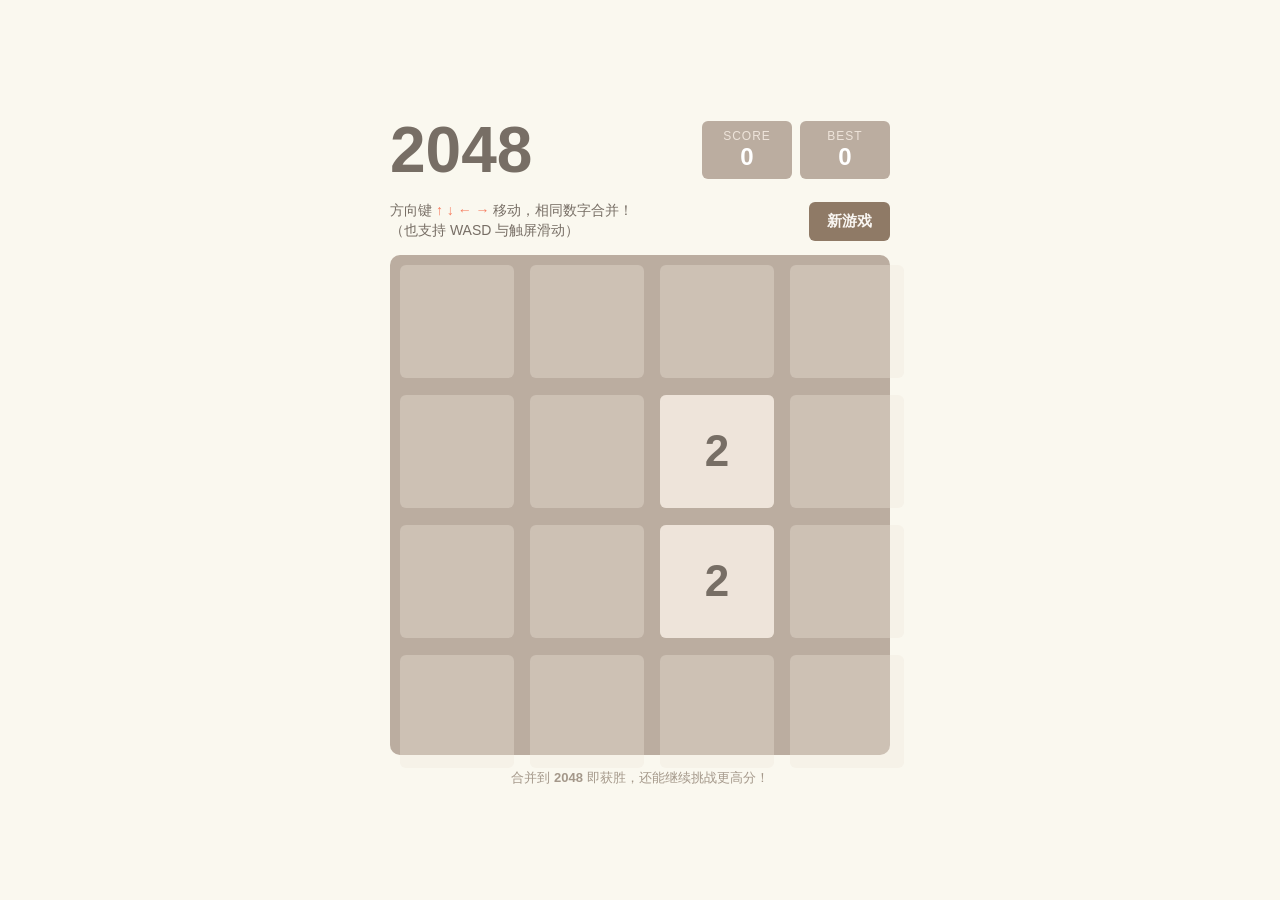
==== 2048/index.html @ 37ba57b0 "Add web 2048 game with arrow-key controls and tile merging" ====
<!DOCTYPE html>
<html lang="zh-CN">
<head>
<meta charset="UTF-8" />
<meta name="viewport" content="width=device-width, initial-scale=1.0" />
<title>2048</title>
<style>
  :root {
    --bg: #faf8ef;
    --grid-bg: #bbada0;
    --cell-bg: rgba(238, 228, 218, 0.35);
    --text: #776e65;
  }
  * { box-sizing: border-box; margin: 0; padding: 0; }
  html, body { height: 100%; }
  body {
    display: flex;
    justify-content: center;
    align-items: center;
    background: var(--bg);
    font-family: "Clear Sans", "Helvetica Neue", Arial, "PingFang SC", "Microsoft YaHei", sans-serif;
    color: var(--text);
    -webkit-tap-highlight-color: transparent;
  }
  .wrap { width: min(92vw, 500px); user-select: none; }
  header { display: flex; justify-content: space-between; align-items: center; margin-bottom: 14px; }
  h1 { font-size: clamp(40px, 10vw, 64px); font-weight: 700; color: var(--text); }
  .scores { display: flex; gap: 8px; }
  .score-box {
    background: var(--grid-bg);
    border-radius: 6px;
    padding: 8px 18px;
    text-align: center;
    color: #eee4da;
    min-width: 90px;
  }
  .score-box .label { font-size: 12px; letter-spacing: 1px; text-transform: uppercase; }
  .score-box .value { font-size: 24px; font-weight: 700; color: #fff; }
  .subbar { display: flex; justify-content: space-between; align-items: center; margin-bottom: 14px; }
  .subbar p { font-size: 14px; line-height: 1.4; }
  .subbar p b { color: #f67c5f; }
  button {
    background: #8f7a66;
    color: #f9f6f2;
    border: none;
    border-radius: 6px;
    padding: 10px 18px;
    font-size: 15px;
    font-weight: 700;
    cursor: pointer;
    font-family: inherit;
  }
  button:hover { background: #9f8b77; }
  .board {
    position: relative;
    background: var(--grid-bg);
    border-radius: 10px;
    padding: 2%;
    aspect-ratio: 1;
    touch-action: none;
  }
  .cell, .tile {
    position: absolute;
    width: 22.75%;
    height: 22.75%;
    border-radius: 6px;
  }
  .cell { background: var(--cell-bg); }
  .tile {
    display: flex;
    justify-content: center;
    align-items: center;
    font-weight: 700;
    transition: top 120ms ease-in-out, left 120ms ease-in-out;
    z-index: 2;
  }
  .tile.new, .tile.merged { animation: pop 200ms ease 60ms; animation-fill-mode: backwards; }
  @keyframes pop {
    0% { transform: scale(0); }
    100% { transform: scale(1); }
  }
  .t2    { background: #eee4da; color: var(--text); font-size: clamp(24px, 7vw, 44px); }
  .t4    { background: #ede0c8; color: var(--text); font-size: clamp(24px, 7vw, 44px); }
  .t8    { background: #f2b179; color: #f9f6f2; font-size: clamp(24px, 7vw, 44px); }
  .t16   { background: #f59563; color: #f9f6f2; font-size: clamp(22px, 6vw, 40px); }
  .t32   { background: #f67c5f; color: #f9f6f2; font-size: clamp(22px, 6vw, 40px); }
  .t64   { background: #f65e3b; color: #f9f6f2; font-size: clamp(22px, 6vw, 40px); }
  .t128  { background: #edcf72; color: #f9f6f2; font-size: clamp(18px, 5vw, 34px); }
  .t256  { background: #edcc61; color: #f9f6f2; font-size: clamp(18px, 5vw, 34px); }
  .t512  { background: #edc850; color: #f9f6f2; font-size: clamp(18px, 5vw, 34px); }
  .t1024 { background: #edc53f; color: #f9f6f2; font-size: clamp(15px, 4vw, 28px); }
  .t2048 { background: #edc22e; color: #f9f6f2; font-size: clamp(15px, 4vw, 28px); box-shadow: 0 0 30px 8px rgba(243, 215, 116, 0.5); }
  .tile.super { background: #3c3a32; color: #f9f6f2; font-size: clamp(13px, 3.5vw, 24px); }
  .overlay {
    position: absolute;
    inset: 0;
    background: rgba(238, 228, 218, 0.78);
    border-radius: 10px;
    display: none;
    flex-direction: column;
    justify-content: center;
    align-items: center;
    z-index: 10;
  }
  .overlay.show { display: flex; }
  .overlay h2 { font-size: clamp(36px, 9vw, 56px); margin-bottom: 8px; }
  .overlay.win h2 { color: #edc22e; }
  .overlay p { font-size: 18px; margin-bottom: 18px; }
  footer { margin-top: 14px; font-size: 13px; color: #a4988a; text-align: center; }
</style>
</head>
<body>
<div class="wrap">
  <header>
    <h1>2048</h1>
    <div class="scores">
      <div class="score-box"><div class="label">Score</div><div class="value" id="score">0</div></div>
      <div class="score-box"><div class="label">Best</div><div class="value" id="best">0</div></div>
    </div>
  </header>
  <div class="subbar">
    <p>方向键 <b>↑ ↓ ← →</b> 移动，相同数字合并！<br>（也支持 WASD 与触屏滑动）</p>
    <button id="restart">新游戏</button>
  </div>
  <div class="board" id="board">
    <div class="overlay" id="overlay">
      <h2 id="overlay-title"></h2>
      <p id="overlay-sub"></p>
      <button id="overlay-btn">再来一局</button>
    </div>
  </div>
  <footer>合并到 <b>2048</b> 即获胜，还能继续挑战更高分！</footer>
</div>
<script>
(function () {
  "use strict";

  var SIZE = 4;
  var boardEl = document.getElementById("board");
  var overlay = document.getElementById("overlay");
  var overlayTitle = document.getElementById("overlay-title");
  var overlaySub = document.getElementById("overlay-sub");
  var scoreEl = document.getElementById("score");
  var bestEl = document.getElementById("best");

  var score = 0;
  var best = Number(localStorage.getItem("2048-best") || 0);
  bestEl.textContent = best;

  // Grid cells are {value, el}; null for empty.
  var grid = [];
  var tilesById = Object.create(null);
  var nextTileId = 1;
  var won = false;
  var over = false;
  var animating = false;

  // Create the static background cells.
  for (var r = 0; r < SIZE; r++) {
    for (var c = 0; c < SIZE; c++) {
      var cell = document.createElement("div");
      cell.className = "cell";
      positionElement(cell, r, c);
      boardEl.appendChild(cell);
    }
  }

  function positionElement(el, row, col) {
    // padding 2%, gap 3.25% of board => cell size 22.75%
    el.style.top = (2 + row * 26) + "%";
    el.style.left = (2 + col * 26) + "%";
  }

  function makeTile(value, row, col, isNew, isMerged) {
    var el = document.createElement("div");
    var tile = { id: nextTileId++, value: value, row: row, col: col, el: el };
    el.className = "tile t" + value + (value > 2048 ? " super" : "");
    if (value > 2048) el.classList.remove("t" + value);
    if (isNew) el.classList.add("new");
    if (isMerged) el.classList.add("merged");
    el.textContent = value;
    positionElement(el, row, col);
    boardEl.appendChild(el);
    tilesById[tile.id] = tile;
    return tile;
  }

  function removeTile(tile) {
    tile.el.remove();
    delete tilesById[tile.id];
  }

  function emptyCells() {
    var cells = [];
    for (var r = 0; r < SIZE; r++) {
      for (var c = 0; c < SIZE; c++) {
        if (!grid[r][c]) cells.push({ row: r, col: c });
      }
    }
    return cells;
  }

  function addRandomTile() {
    var cells = emptyCells();
    if (!cells.length) return;
    var spot = cells[Math.floor(Math.random() * cells.length)];
    grid[spot.row][spot.col] = makeTile(Math.random() < 0.9 ? 2 : 4, spot.row, spot.col, true, false);
  }

  function setScore(value) {
    score = value;
    scoreEl.textContent = score;
    if (score > best) {
      best = score;
      bestEl.textContent = best;
      localStorage.setItem("2048-best", best);
    }
  }

  function reset() {
    Object.keys(tilesById).forEach(function (id) { tilesById[id].el.remove(); });
    tilesById = Object.create(null);
    grid = [];
    for (var r = 0; r < SIZE; r++) grid.push([null, null, null, null]);
    setScore(0);
    won = false;
    over = false;
    hideOverlay();
    addRandomTile();
    addRandomTile();
  }

  // Build traversal order so tiles closest to the move direction go first.
  function traversals(dir) {
    var rows = [], cols = [];
    for (var i = 0; i < SIZE; i++) { rows.push(i); cols.push(i); }
    if (dir === "right") cols.reverse();
    if (dir === "down") rows.reverse();
    return { rows: rows, cols: cols };
  }

  function vector(dir) {
    return { up: { r: -1, c: 0 }, down: { r: 1, c: 0 }, left: { r: 0, c: -1 }, right: { r: 0, c: 1 } }[dir];
  }

  function withinBounds(r, c) {
    return r >= 0 && r < SIZE && c >= 0 && c < SIZE;
  }

  function findFarthest(row, col, v) {
    var prev;
    do {
      prev = { r: row, c: col };
      row += v.r;
      col += v.c;
    } while (withinBounds(row, col) && !grid[row][col]);
    return { farthest: prev, next: withinBounds(row, col) ? grid[row][col] : null };
  }

  function movesAvailable() {
    for (var r = 0; r < SIZE; r++) {
      for (var c = 0; c < SIZE; c++) {
        if (!grid[r][c]) return true;
        var val = grid[r][c].value;
        if (r + 1 < SIZE && grid[r + 1][c] && grid[r + 1][c].value === val) return true;
        if (c + 1 < SIZE && grid[r][c + 1] && grid[r][c + 1].value === val) return true;
      }
    }
    return false;
  }

  function move(dir) {
    if (over || animating) return;
    var v = vector(dir);
    var t = traversals(dir);
    var moved = false;
    var gained = 0;
    var mergedThisMove = [];

    t.rows.forEach(function (r) {
      t.cols.forEach(function (c) {
        var tile = grid[r][c];
        if (!tile) return;
        var result = findFarthest(r, c, v);
        var next = result.next;
        if (next && next.value === tile.value && mergedThisMove.indexOf(next.id) === -1) {
          // Merge into `next`'s cell: new tile appears there.
          grid[tile.row][tile.col] = null;
          grid[next.row][next.col] = null;
          removeTile(tile);
          removeTile(next);
          var merged = makeTile(tile.value * 2, next.row, next.col, false, true);
          grid[next.row][next.col] = merged;
          mergedThisMove.push(merged.id);
          gained += merged.value;
          if (merged.value === 2048 && !won) won = true;
          moved = true;
        } else if (result.farthest.r !== tile.row || result.farthest.c !== tile.col) {
          grid[tile.row][tile.col] = null;
          tile.row = result.farthest.r;
          tile.col = result.farthest.c;
          grid[tile.row][tile.col] = tile;
          positionElement(tile.el, tile.row, tile.col);
          moved = true;
        }
      });
    });

    if (!moved) return;

    setScore(score + gained);
    addRandomTile();

    // Wait for the slide transition before evaluating game state.
    animating = true;
    setTimeout(function () {
      animating = false;
      if (won) showOverlay("win");
      else if (!movesAvailable()) {
        over = true;
        showOverlay("lose");
      }
    }, 160);
  }

  function showOverlay(kind) {
    if (kind === "win") {
      overlay.classList.add("win");
      overlayTitle.textContent = "你赢了！🎉";
      overlaySub.textContent = "得分 " + score + "，继续挑战更高数字？";
      overlayBtn.textContent = "继续游戏";
      overlayBtn.onclick = function () { hideOverlay(); won = true; /* keep playing */ };
    } else {
      overlay.classList.remove("win");
      overlayTitle.textContent = "游戏结束";
      overlaySub.textContent = "最终得分 " + score;
      overlayBtn.textContent = "再来一局";
      overlayBtn.onclick = function () { reset(); };
    }
    overlay.classList.add("show");
  }

  function hideOverlay() {
    overlay.classList.remove("show");
  }

  var overlayBtn = document.getElementById("overlay-btn");
  var restartBtn = document.getElementById("restart");
  restartBtn.addEventListener("click", function () { reset(); });

  document.addEventListener("keydown", function (e) {
    var map = {
      ArrowUp: "up", ArrowDown: "down", ArrowLeft: "left", ArrowRight: "right",
      w: "up", s: "down", a: "left", d: "right",
      W: "up", S: "down", A: "left", D: "right"
    };
    var dir = map[e.key];
    if (!dir) return;
    if (overlay.classList.contains("show")) return;
    e.preventDefault();
    move(dir);
  });

  // Touch swipe support.
  var touchStart = null;
  boardEl.addEventListener("touchstart", function (e) {
    if (e.touches.length === 1) {
      touchStart = { x: e.touches[0].clientX, y: e.touches[0].clientY };
    }
  }, { passive: true });
  boardEl.addEventListener("touchend", function (e) {
    if (!touchStart) return;
    var dx = e.changedTouches[0].clientX - touchStart.x;
    var dy = e.changedTouches[0].clientY - touchStart.y;
    touchStart = null;
    if (Math.max(Math.abs(dx), Math.abs(dy)) < 24) return;
    if (Math.abs(dx) > Math.abs(dy)) {
      move(dx > 0 ? "right" : "left");
    } else {
      move(dy > 0 ? "down" : "up");
    }
  }, { passive: true });

  reset();

  // Minimal test hook (non-intrusive, used by automated checks).
  window.__2048 = {
    gridValues: function () {
      return grid.map(function (row) { return row.map(function (t) { return t ? t.value : 0; }); });
    },
    tileCount: function () { return document.querySelectorAll("#board > .tile").length; }
  };
})();
</script>
</body>
</html>
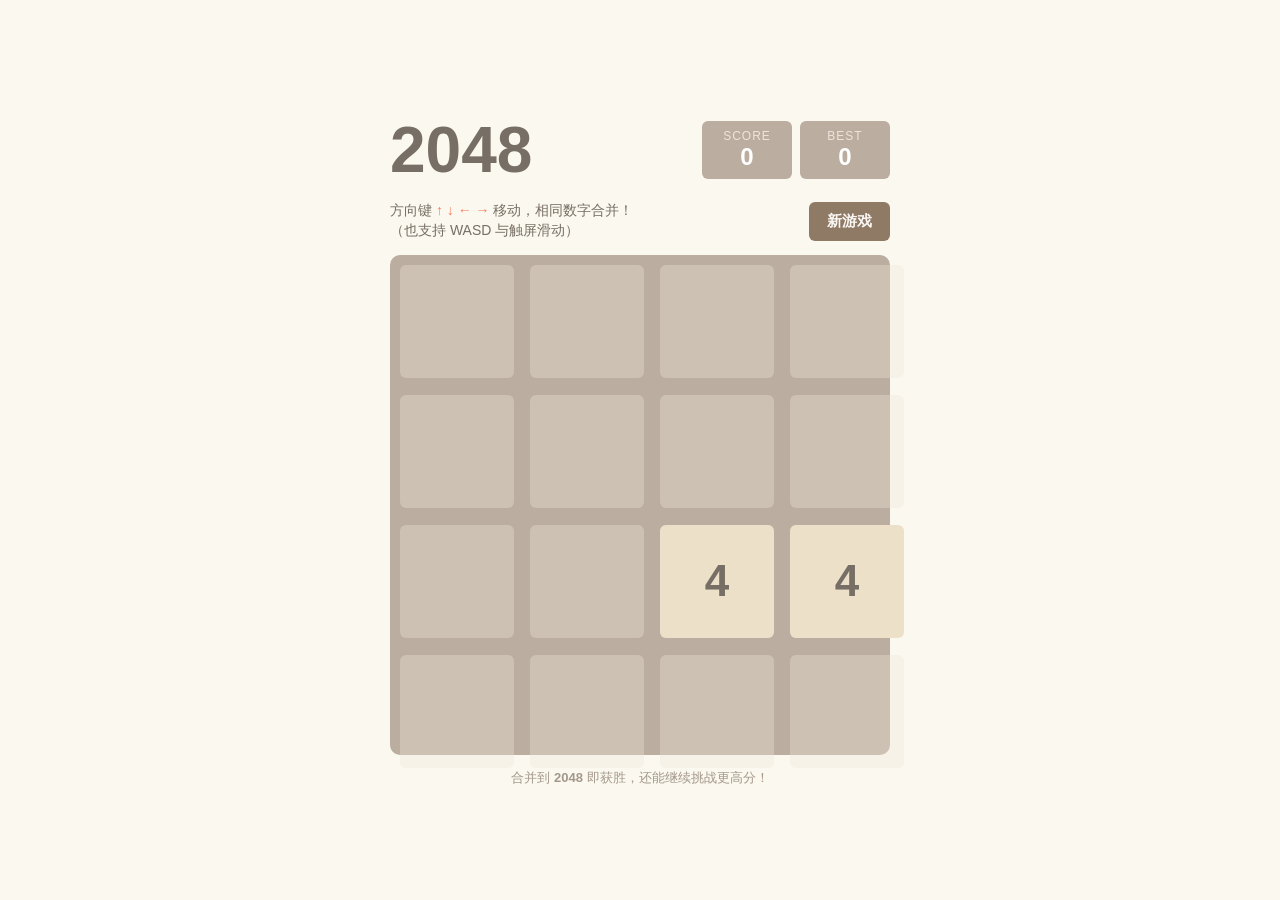
==== commit 1ed30878: "Add confetti celebration effect when reaching 2048" ====
--- a/2048/index.html
+++ b/2048/index.html
@@ -107,6 +107,14 @@
   .overlay.win h2 { color: #edc22e; }
   .overlay p { font-size: 18px; margin-bottom: 18px; }
   footer { margin-top: 14px; font-size: 13px; color: #a4988a; text-align: center; }
+  #confetti-canvas {
+    position: fixed;
+    inset: 0;
+    width: 100vw;
+    height: 100vh;
+    pointer-events: none;
+    z-index: 99;
+  }
 </style>
 </head>
 <body>
@@ -131,6 +139,7 @@
   </div>
   <footer>合并到 <b>2048</b> 即获胜，还能继续挑战更高分！</footer>
 </div>
+<canvas id="confetti-canvas"></canvas>
 <script>
 (function () {
   "use strict";
@@ -154,6 +163,91 @@
   var won = false;
   var over = false;
   var animating = false;
+
+  // ----- Confetti effect (fires once per game when 2048 is reached) -----
+  var confettiCanvas = document.getElementById("confetti-canvas");
+  var ctx = confettiCanvas.getContext("2d");
+  var confettiParticles = [];
+  var confettiRunning = false;
+  var CONFETTI_COLORS = ["#edc22e", "#f65e3b", "#f2b179", "#edcf72", "#776e65", "#f9f6f2", "#8f7a66"];
+
+  function confettiResize() {
+    confettiCanvas.width = window.innerWidth;
+    confettiCanvas.height = window.innerHeight;
+  }
+  confettiResize();
+  window.addEventListener("resize", confettiResize);
+
+  function spawnConfettiBurst(x, y, count, angleBase, spread) {
+    for (var i = 0; i < count; i++) {
+      var isEmoji = Math.random() < 0.12;
+      var angle = angleBase + (Math.random() - 0.5) * spread;
+      var speed = 9 + Math.random() * 8;
+      confettiParticles.push({
+        x: x, y: y,
+        vx: Math.cos(angle) * speed,
+        vy: Math.sin(angle) * speed,
+        size: isEmoji ? 16 + Math.random() * 10 : 5 + Math.random() * 5,
+        color: CONFETTI_COLORS[Math.floor(Math.random() * CONFETTI_COLORS.length)],
+        emoji: isEmoji ? (Math.random() < 0.5 ? "🎉" : "✨") : null,
+        rot: Math.random() * Math.PI * 2,
+        vr: (Math.random() - 0.5) * 0.3,
+        life: 0,
+        maxLife: 140 + Math.random() * 60
+      });
+    }
+  }
+
+  function launchConfetti() {
+    var w = confettiCanvas.width, h = confettiCanvas.height;
+    spawnConfettiBurst(w * 0.5, h * 0.45, 60, -Math.PI / 2, Math.PI * 1.2);
+    spawnConfettiBurst(w * 0.12, h * 0.85, 40, -Math.PI / 3, Math.PI / 3);
+    spawnConfettiBurst(w * 0.88, h * 0.85, 40, -Math.PI * 2 / 3, Math.PI / 3);
+    if (!confettiRunning) {
+      confettiRunning = true;
+      requestAnimationFrame(confettiFrame);
+    }
+  }
+
+  function confettiFrame() {
+    ctx.clearRect(0, 0, confettiCanvas.width, confettiCanvas.height);
+    for (var i = confettiParticles.length - 1; i >= 0; i--) {
+      var p = confettiParticles[i];
+      p.life++;
+      p.vy += 0.18;            // gravity
+      p.vx *= 0.99;            // air drag
+      p.vy *= 0.995;
+      p.x += p.vx;
+      p.y += p.vy;
+      p.rot += p.vr;
+      var fade = 1 - Math.max(0, (p.life - p.maxLife * 0.7) / (p.maxLife * 0.3));
+      if (p.life >= p.maxLife || p.y > confettiCanvas.height + 40) {
+        confettiParticles.splice(i, 1);
+        continue;
+      }
+      ctx.save();
+      ctx.globalAlpha = Math.max(0, fade);
+      ctx.translate(p.x, p.y);
+      ctx.rotate(p.rot);
+      if (p.emoji) {
+        ctx.font = p.size + "px sans-serif";
+        ctx.textAlign = "center";
+        ctx.textBaseline = "middle";
+        ctx.fillText(p.emoji, 0, 0);
+      } else {
+        ctx.fillStyle = p.color;
+        ctx.fillRect(-p.size / 2, -p.size / 4, p.size, p.size / 2);
+      }
+      ctx.restore();
+    }
+    if (confettiParticles.length) {
+      requestAnimationFrame(confettiFrame);
+    } else {
+      confettiRunning = false;
+      ctx.clearRect(0, 0, confettiCanvas.width, confettiCanvas.height);
+    }
+  }
+  // ----- End confetti -----
 
   // Create the static background cells.
   for (var r = 0; r < SIZE; r++) {
@@ -225,6 +319,7 @@
     setScore(0);
     won = false;
     over = false;
+    confettiParticles = [];
     hideOverlay();
     addRandomTile();
     addRandomTile();
@@ -293,7 +388,10 @@
           grid[next.row][next.col] = merged;
           mergedThisMove.push(merged.id);
           gained += merged.value;
-          if (merged.value === 2048 && !won) won = true;
+          if (merged.value === 2048 && !won) {
+            won = true;
+            launchConfetti();
+          }
           moved = true;
         } else if (result.farthest.r !== tile.row || result.farthest.c !== tile.col) {
           grid[tile.row][tile.col] = null;
